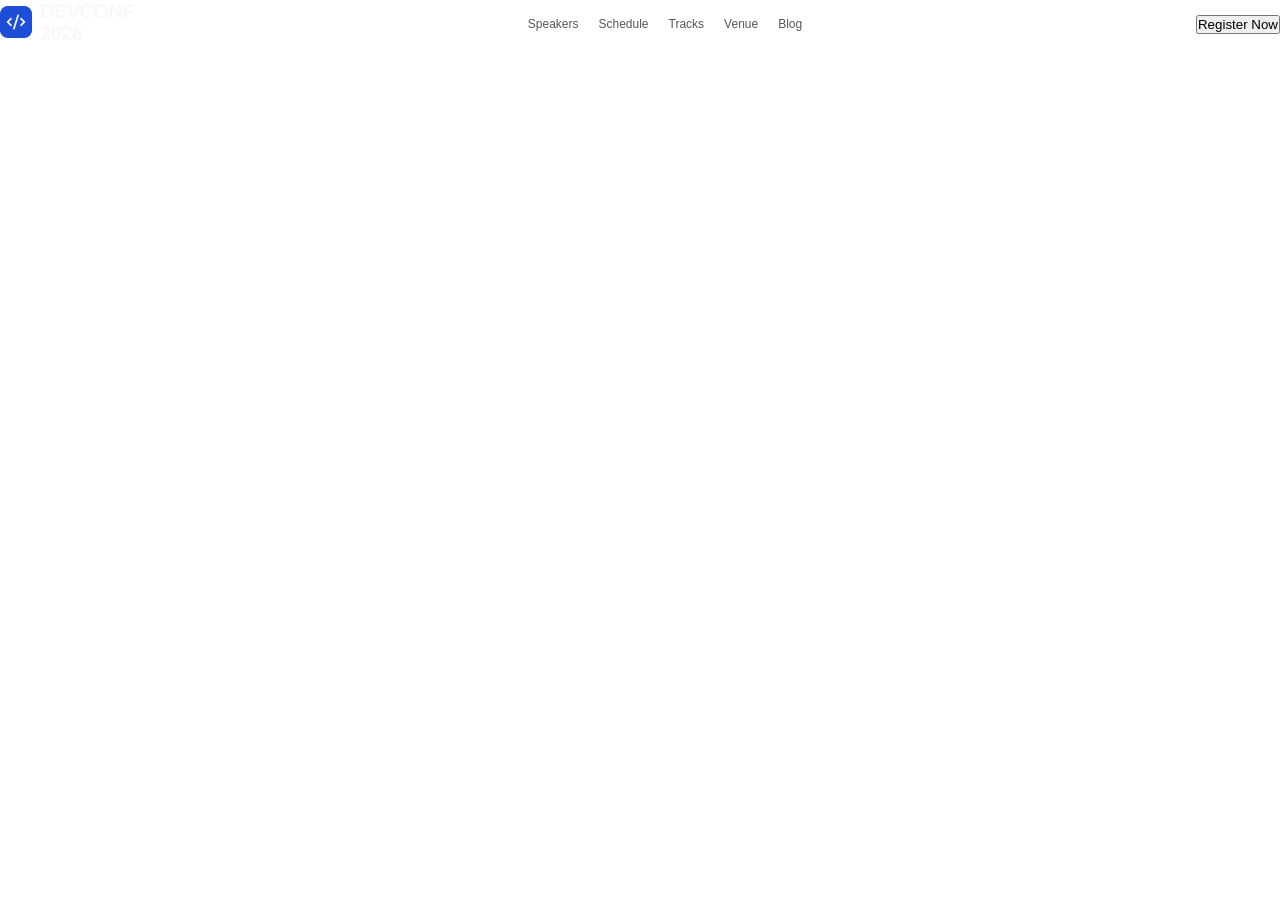
==== index.html @ 6754624a "first commit" ====
<!DOCTYPE html>
<html lang="en">

<head>
        <meta charset="UTF-8">
        <meta name="viewport" content="width=device-width, initial-scale=1.0">
        <title>Document</title>
        <link rel="stylesheet" href="./style.css">

        <link rel="preconnect" href="https://fonts.googleapis.com">
        <link rel="preconnect" href="https://fonts.gstatic.com" crossorigin>
        <link href="https://fonts.googleapis.com/css2?family=Poppins:wght@300;400;500;600;700&display=swap"
                rel="stylesheet">
</head>

<body>
        <!--Styling Navbar-->
        <header>
                <div class="navcontainer">
                        <div class="navsec1"><img src="./images/footer-logo.png" alt=""></div>
                        <div class="navsec2">
                                <nav>
                                        <ul>
                                                <li>Speakers</li>
                                                <li>Schedule</li>
                                                <li>Tracks</li>
                                                <li>Venue</li>
                                                <li>Blog</li>
                                        </ul>
                                </nav>
                        </div>
                        <div class="navsec3">
                                <div class="commonbtnstyle"><button>Register Now</button></div>
                        </div>
                </div>

        </header>
</body>

</html>
---- style.css ----
* {
        box-sizing: border-box;
        margin: 0;
        padding: 0;
}

.navcontainer {
        max-width: 1500px;
        display: flex;
        justify-content: space-between;
        align-items: center;
        margin: auto;

}

.navsec1 img {
        
}

.navsec2 nav ul {
        list-style: none;
        font-family: "Arimo", sans-serif;
        font-size: 12px;
        display: flex;
        gap: 20px;
        color: #575757;
}
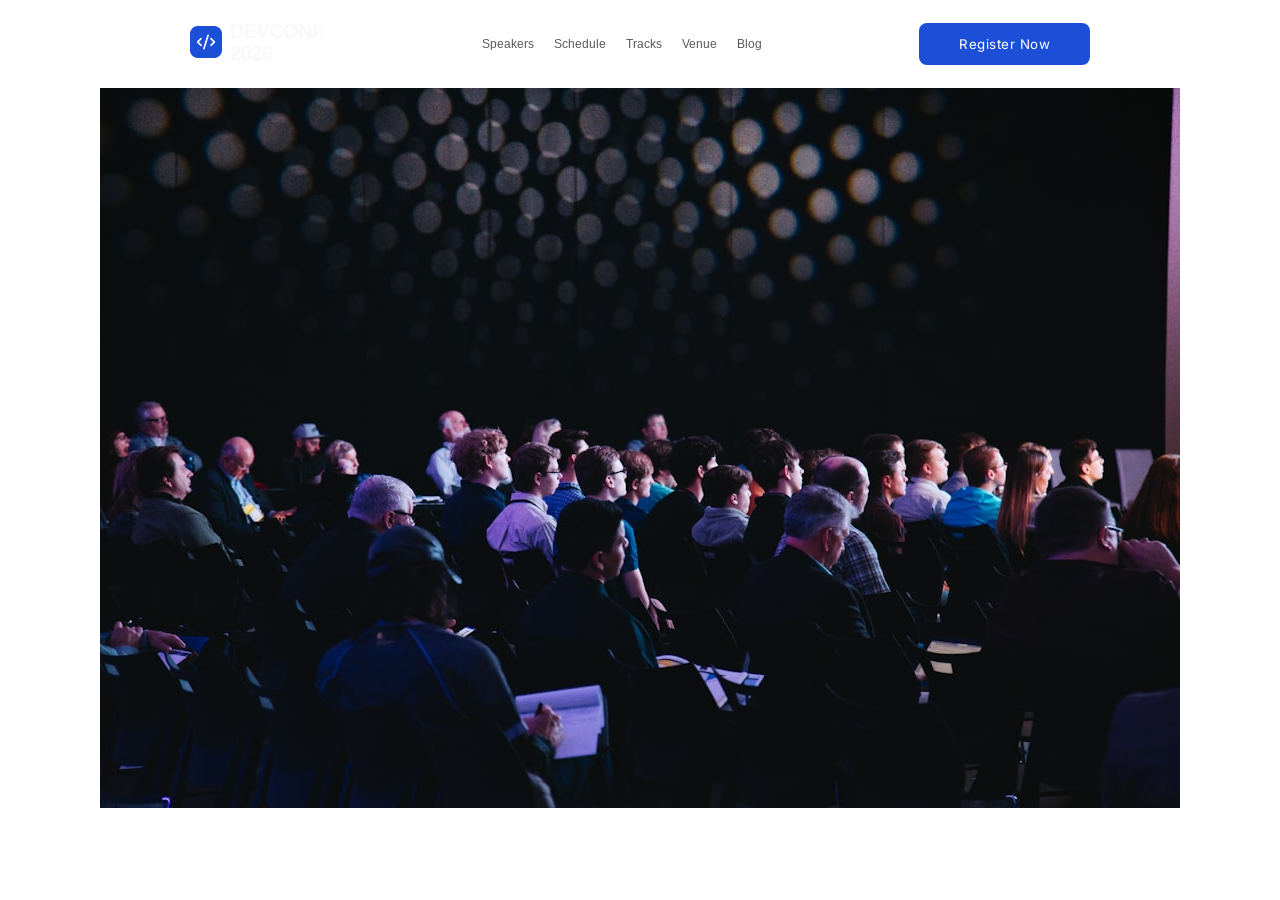
==== commit a02efcb8: "made changes in both HTML and CSS" ====
--- a/index.html
+++ b/index.html
@@ -9,16 +9,16 @@
 
         <link rel="preconnect" href="https://fonts.googleapis.com">
         <link rel="preconnect" href="https://fonts.gstatic.com" crossorigin>
-        <link href="https://fonts.googleapis.com/css2?family=Poppins:wght@300;400;500;600;700&display=swap"
+        <link href="https://fonts.googleapis.com/css2?family=Arimo:ital,wght@0,400..700;1,400..700&family=Inter:ital,opsz,wght@0,14..32,100..900;1,14..32,100..900&display=swap"
                 rel="stylesheet">
 </head>
 
 <body>
         <!--Styling Navbar-->
         <header>
-                <div class="navcontainer">
-                        <div class="navsec1"><img src="./images/footer-logo.png" alt=""></div>
-                        <div class="navsec2">
+                <div id="navcontainer">
+                        <div id="navsec1"><img src="./images/footer-logo.png" alt=""></div>
+                        <div id="navsec2">
                                 <nav>
                                         <ul>
                                                 <li>Speakers</li>
@@ -29,12 +29,15 @@
                                         </ul>
                                 </nav>
                         </div>
-                        <div class="navsec3">
-                                <div class="commonbtnstyle"><button>Register Now</button></div>
+                        <div id="navsec3">
+                                <button class="commonbtnstyle" id="button1">Register Now</button>
                         </div>
                 </div>
 
         </header>
+        <section>
+                <div id="herosection"><img src="./images/banner.jpg" alt=""></div>
+        </section>
 </body>
 
 </html>
--- a/style.css
+++ b/style.css
@@ -4,24 +4,40 @@
         padding: 0;
 }
 
-.navcontainer {
-        max-width: 1500px;
+#navcontainer {
+        padding: 20px 50px;
+        max-width: 1000px;
         display: flex;
         justify-content: space-between;
         align-items: center;
-        margin: auto;
+        margin: 0 auto;
 
 }
 
-.navsec1 img {
-        
-}
-
-.navsec2 nav ul {
+#navsec2 nav ul {
         list-style: none;
         font-family: "Arimo", sans-serif;
         font-size: 12px;
+        line-height: 1.5;
         display: flex;
         gap: 20px;
         color: #575757;
+}
+
+.commonbtnstyle {
+        color: white;
+        background-color: #1D4ED8;
+        padding: 12px 40px;
+        border: none;
+        border-radius: 8px;
+        letter-spacing: 0.5px;
+        line-height: 18px;
+        font-family: "Inter", sans-serif;
+        cursor: pointer;
+}
+
+#herosection {
+        display: flex;
+        justify-content: center;
+        align-items: center;
 }
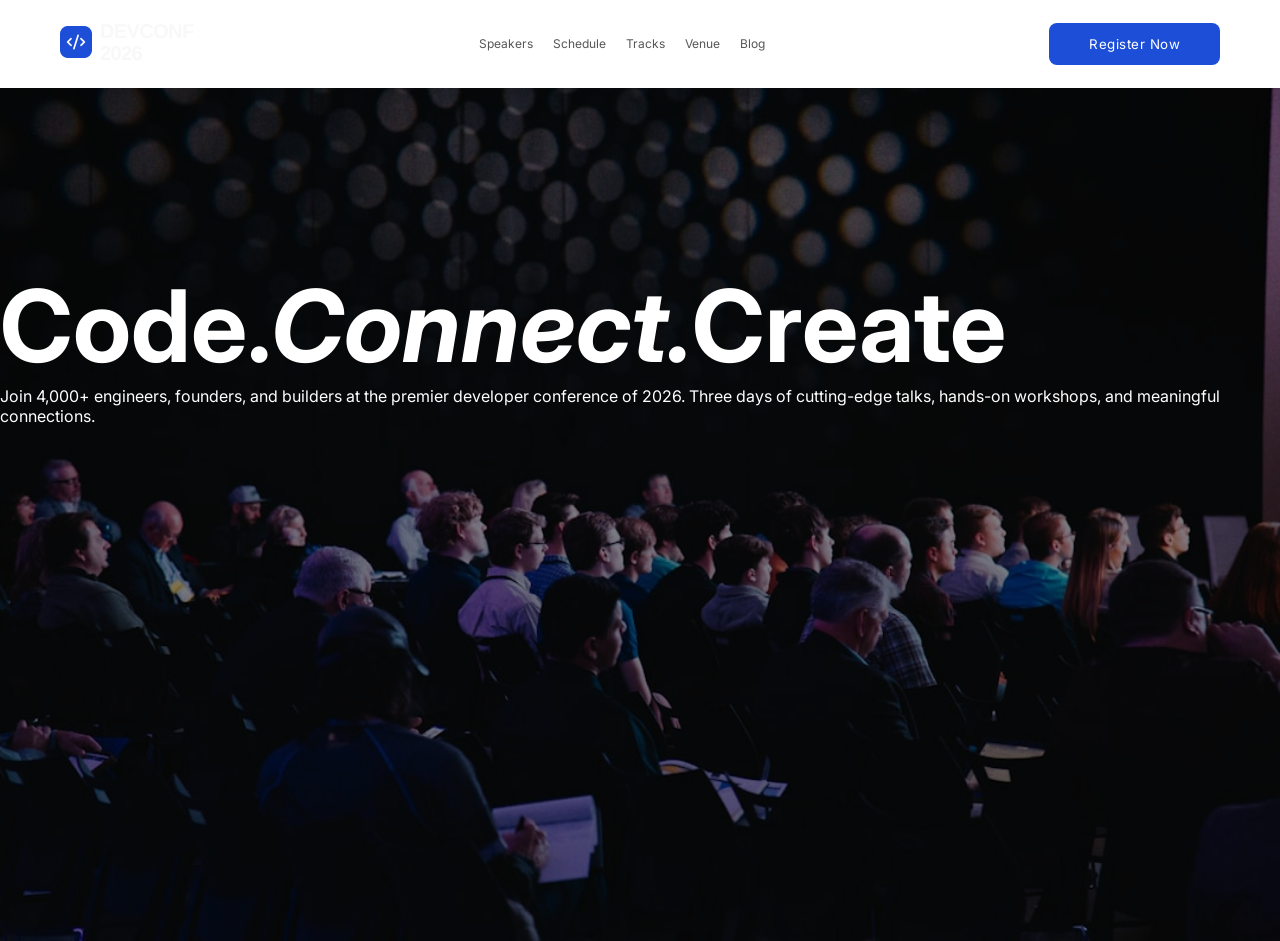
==== commit 4fe83e11: "made changes on HTML & CSS" ====
--- a/index.html
+++ b/index.html
@@ -35,8 +35,20 @@
                 </div>
 
         </header>
+        <!--Styling Hero Section-->
         <section>
-                <div id="herosection"><img src="./images/banner.jpg" alt=""></div>
+                <div id="herosection">
+                        <div class="textsection">
+                                <h1>Code.<em>Connect.</em>Create</h1>
+                                <p>
+                                        Join 4,000+ engineers, founders, and builders at the premier developer
+                                        conference of 2026. Three days of cutting-edge talks, hands-on workshops,
+                                        and meaningful connections.
+                                </p>
+                        </div>
+                        <div class="overlay"></div>
+                        <img src="./images/banner.jpg" alt="">
+                </div>
         </section>
 </body>
 
--- a/style.css
+++ b/style.css
@@ -2,11 +2,12 @@
         box-sizing: border-box;
         margin: 0;
         padding: 0;
+        font-family: "Inter", sans-serif;
 }
 
 #navcontainer {
-        padding: 20px 50px;
-        max-width: 1000px;
+        padding: 20px 60px;
+        max-width: 1550px;
         display: flex;
         justify-content: space-between;
         align-items: center;
@@ -32,12 +33,42 @@
         border-radius: 8px;
         letter-spacing: 0.5px;
         line-height: 18px;
-        font-family: "Inter", sans-serif;
         cursor: pointer;
 }
 
 #herosection {
+        margin: 0 auto;
+        max-width: 1550px;
+        position: relative;
         display: flex;
         justify-content: center;
         align-items: center;
+}
+
+#herosection .textsection {
+        z-index: 3;
+        position: absolute;
+        color: white;
+}
+
+#herosection .textsection h1 {
+        font-size: 100px;
+        margin-top: -250px;
+}
+
+#herosection .textsection pre {
+        font-size: 24px;
+
+}
+
+#herosection .overlay {
+        position: absolute;
+        z-index: 2;
+        inset: 0;
+        background-color: rgba(0, 0, 0, 0.486);
+}
+
+#herosection img {
+        width: 100%;
+        height: auto;
 }
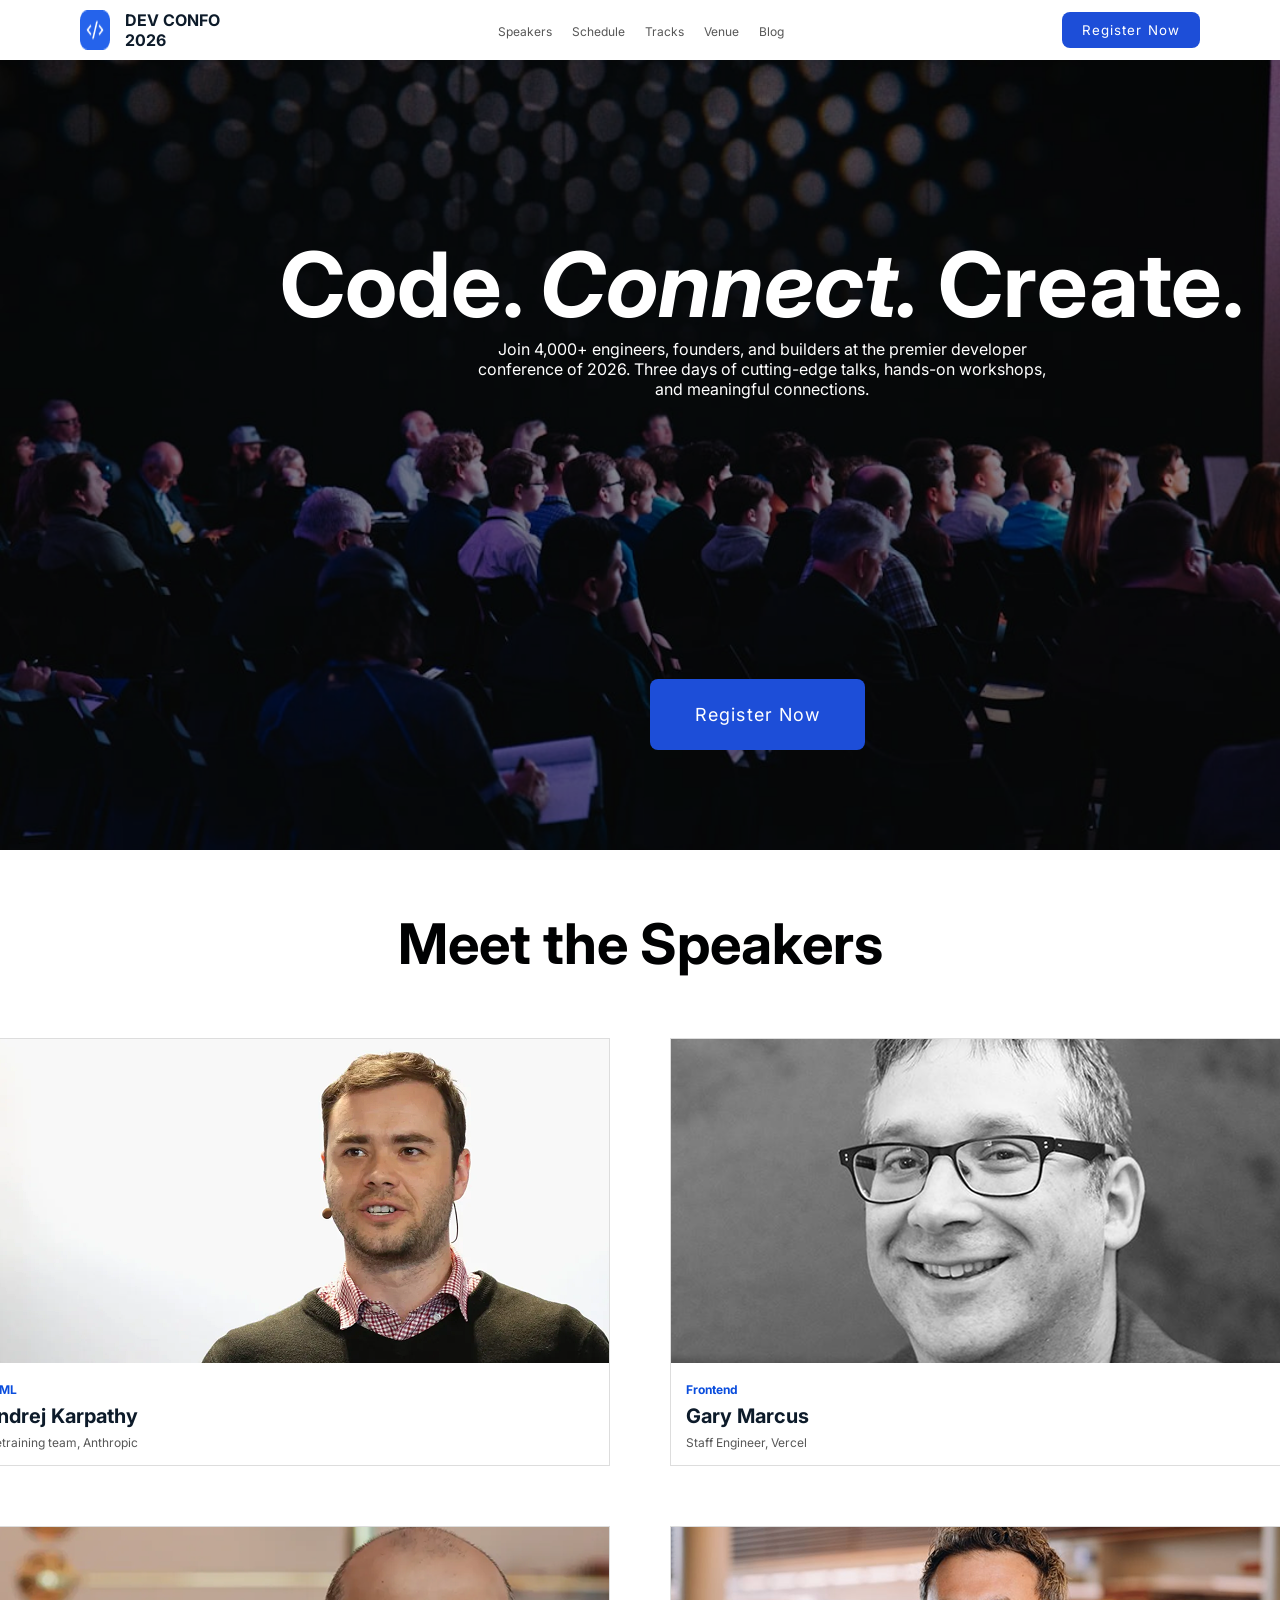
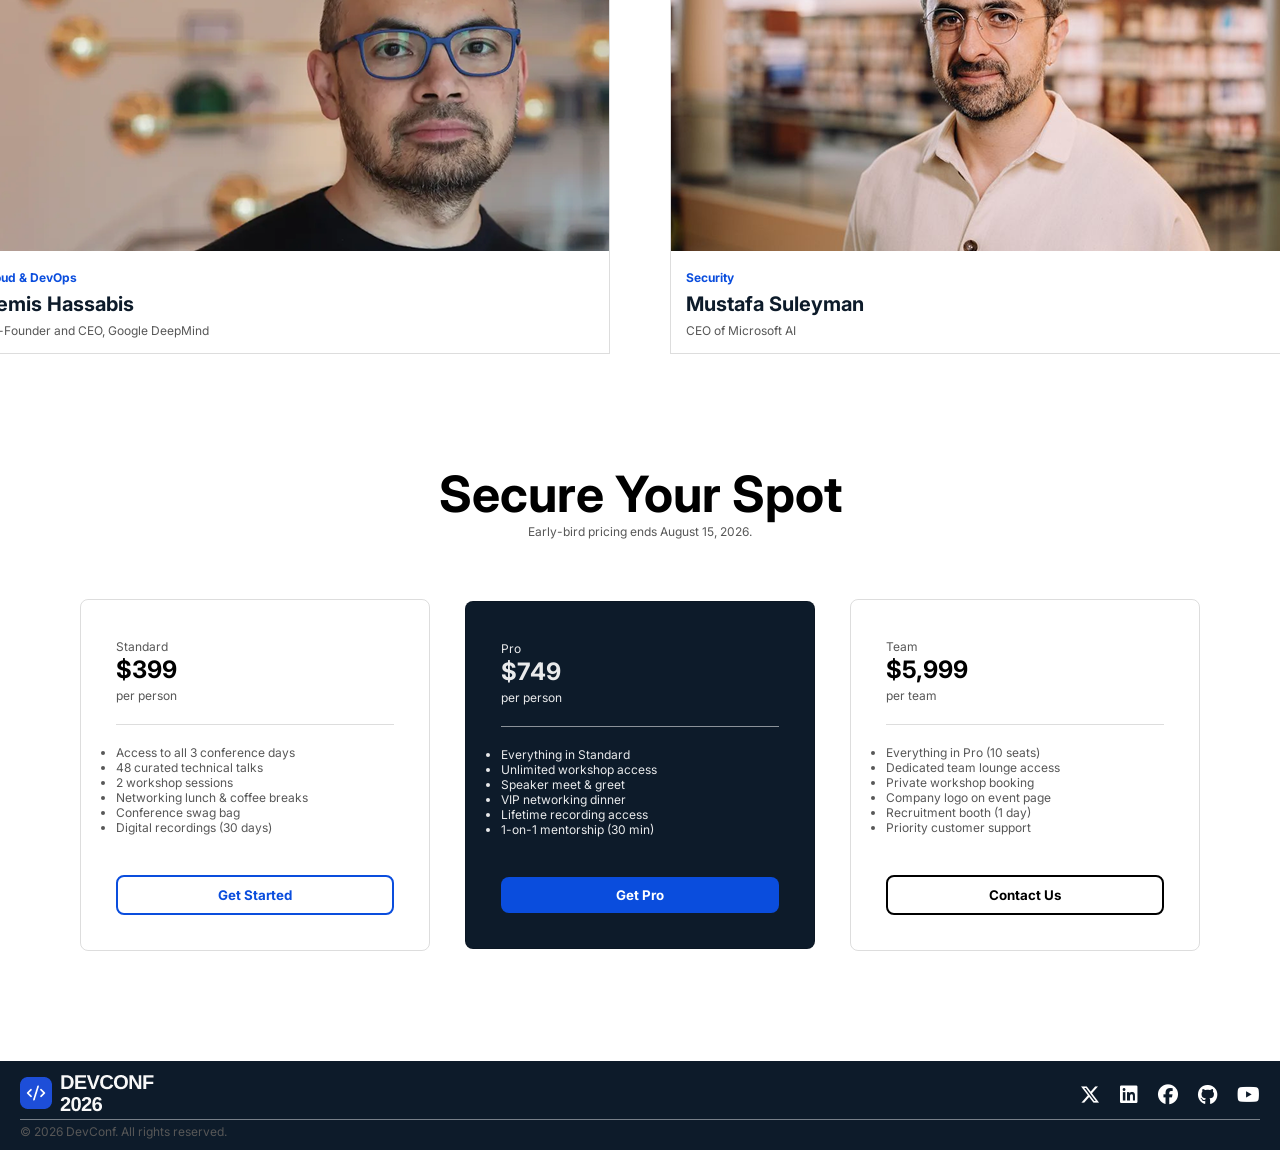
==== commit beb88423: "fixed issues" ====
--- a/index.html
+++ b/index.html
@@ -4,52 +4,207 @@
 <head>
         <meta charset="UTF-8">
         <meta name="viewport" content="width=device-width, initial-scale=1.0">
-        <title>Document</title>
+        <title>B14-ASSIGNMENT-WEBLAYOUT</title>
         <link rel="stylesheet" href="./style.css">
-
+        <!--Google font import-->
         <link rel="preconnect" href="https://fonts.googleapis.com">
         <link rel="preconnect" href="https://fonts.gstatic.com" crossorigin>
         <link href="https://fonts.googleapis.com/css2?family=Arimo:ital,wght@0,400..700;1,400..700&family=Inter:ital,opsz,wght@0,14..32,100..900;1,14..32,100..900&display=swap"
                 rel="stylesheet">
+
+        <!--FontAwesome icons import-->
+        <link rel="stylesheet" href="https://cdnjs.cloudflare.com/ajax/libs/font-awesome/6.7.2/css/all.min.css">
 </head>
 
 <body>
-        <!--Styling Navbar-->
-        <header>
-                <div id="navcontainer">
-                        <div id="navsec1"><img src="./images/footer-logo.png" alt=""></div>
-                        <div id="navsec2">
-                                <nav>
-                                        <ul>
-                                                <li>Speakers</li>
-                                                <li>Schedule</li>
-                                                <li>Tracks</li>
-                                                <li>Venue</li>
-                                                <li>Blog</li>
-                                        </ul>
-                                </nav>
+        <div class="container">
+
+                <!--Navbar-->
+
+                <header>
+                        <div class="logosec">
+                                <img src="./images/logo-mini.png" alt="">
+                                <div class="navlogo">
+                                        <span>DEV CONFO</span>
+                                        <span>2026</span>
+                                </div>
+
                         </div>
-                        <div id="navsec3">
-                                <button class="commonbtnstyle" id="button1">Register Now</button>
+                        <nav>
+                                <ul>
+                                        <li><a href="#">Speakers</a></li>
+                                        <li><a href="#">Schedule</a></li>
+                                        <li><a href="#">Tracks</a></li>
+                                        <li><a href="#">Venue</a></li>
+                                        <li><a href="#">Blog</a></li>
+                                </ul>
+                        </nav>
+                        <button class="commonbtn" id="btn1">Register Now</button>
+                </header>
+
+                <main>
+                        <!--Hero Section-->
+
+                        <section id="hero">
+                                <div class="imgcontainer"><img src="./images/banner.jpg" alt=""></div>
+                                <div class="overlay"></div>
+                                <div class="text">
+                                        <h1>Code. <em>Connect.</em> Create. </h1>
+                                        <div class="txtcontainer">
+                                                <ul>
+                                                        <li>Join 4,000+ engineers, founders, and builders at the premier
+                                                                developer</li>
+                                                        <li>conference of 2026. Three days of cutting-edge talks,
+                                                                hands-on
+                                                                workshops,
+                                                        </li>
+                                                        <li>and meaningful connections.</li>
+                                                </ul>
+
+                                        </div>
+                                </div>
+                                <button class="commonbtn" id="btn2">Register Now</button>
+                        </section>
+
+                        <!--Second Section-->
+
+                        <section id="sec2">
+                                <h1>Meet the Speakers</h1>
+                                <div class="cardcontainer">
+                                        <div class="card">
+                                                <img class="cardimages" id="crdimg1" src="./images/andrej.png" alt="">
+                                                <div class="cardinfos">
+                                                        <span class="jobs">AI/ML</span>
+                                                        <span class="speakers">Andrej Karpathy</span>
+                                                        <span class="jobtitles">Pretraining team, Anthropic</span>
+                                                </div>
+                                        </div>
+                                        <div class="card">
+                                                <img class="cardimages" id="crdimg2" src="./images/gary.png" alt="">
+                                                <div class="cardinfos">
+                                                        <span class="jobs">Frontend</span>
+                                                        <span class="speakers">Gary Marcus</span>
+                                                        <span class="jobtitles">Staff Engineer, Vercel</span>
+                                                </div>
+                                        </div>
+                                        <div class="card">
+                                                <img class="cardimages" id="crdimg3" src="./images/demis.png" alt="">
+                                                <div class="cardinfos">
+                                                        <span class="jobs">Cloud & DevOps</span>
+                                                        <span class="speakers">Demis Hassabis</span>
+                                                        <span class="jobtitles">Co-Founder and CEO, Google
+                                                                DeepMind</span>
+                                                </div>
+                                        </div>
+                                        <div class="card"><img class="cardimages" id="crdimg4"
+                                                        src="./images/mustafa.png" alt="">
+                                                <div class="cardinfos">
+                                                        <span class="jobs">Security</span>
+                                                        <span class="speakers">Mustafa Suleyman</span>
+                                                        <span class="jobtitles">CEO of Microsoft AI</span>
+                                                </div>
+                                        </div>
+                                </div>
+                        </section>
+                        <!--Third Section-->
+                        <section id="sec3">
+                                <div id="sec3head">
+                                        <h1 id="headline">Secure Your Spot</h1>
+                                        <p>Early-bird pricing ends August 15, 2026.</p>
+                                </div>
+
+                                <div class="pcardcontainer">
+                                        <div class="pcard">
+                                                <div class="part1">
+                                                        <span class="pcardname">Standard</span>
+                                                        <h1>$399</h1>
+                                                        <span class="pcardcombo">per person</span>
+                                                </div>
+                                                <div class="part2">
+                                                        <ul class="pcardlist">
+                                                                <li>Access to all 3 conference days</li>
+                                                                <li>48 curated technical talks</li>
+                                                                <li>2 workshop sessions</li>
+                                                                <li>Networking lunch & coffee breaks</li>
+                                                                <li>Conference swag bag</li>
+                                                                <li>Digital recordings (30 days)</li>
+                                                        </ul>
+                                                </div>
+                                                <div class="part3">
+                                                        <button class="pcardbtn" id="pbtn1">Get Started</button>
+                                                </div>
+                                        </div>
+                                        <div class="pcard" id="pcard2">
+                                                <div class="part1">
+                                                        <span class="pcardname">Pro</span>
+                                                        <h1>$749</h1>
+                                                        <span class="pcardcombo">per person</span>
+                                                </div>
+                                                <div class="part2">
+                                                        <ul class="pcardlist">
+                                                                <li>Everything in Standard</li>
+                                                                <li>Unlimited workshop access</li>
+                                                                <li>Speaker meet & greet</li>
+                                                                <li>VIP networking dinner</li>
+                                                                <li>Lifetime recording access</li>
+                                                                <li>1-on-1 mentorship (30 min)</li>
+                                                        </ul>
+                                                </div>
+                                                <div class="part3">
+                                                        <button class="pcardbtn" id="pbtn2">Get Pro</button>
+                                                </div>
+                                        </div>
+                                        <div class="pcard">
+                                                <div class="part1">
+                                                        <span class="pcardname">Team</span>
+                                                        <h1>$5,999</h1>
+                                                        <span class="pcardcombo">per team</span>
+                                                </div>
+                                                <div class="part2">
+                                                        <ul class="pcardlist">
+                                                                <li>Everything in Pro (10 seats)</li>
+                                                                <li>Dedicated team lounge access</li>
+                                                                <li>Private workshop booking</li>
+                                                                <li>Company logo on event page</li>
+                                                                <li>Recruitment booth (1 day)</li>
+                                                                <li>Priority customer support</li>
+                                                        </ul>
+                                                </div>
+                                                <div class="part3">
+                                                        <button class="pcardbtn" id="pbtn3">Contact Us</button>
+                                                </div>
+
+                                        </div>
+                                </div>
+                        </section>
+                </main>
+                <footer>
+                        <div class="footer1">
+                                <div class="footerpart" id="footerpart1">
+                                        <img src="./images/footer-logo.png" alt="">
+                                </div>
+                                <div class="footerpart" id="footerpart2">
+
+                                        <a title="Join us on X" href="https://x.com/ProgrammingHero?lang=en"><i
+                                                        class="fa-brands fa-x-twitter"></i></a>
+                                        <a title="Join us on Linkedin"
+                                                href="https://bd.linkedin.com/company/programminghero"><i
+                                                        class="fa-brands fa-linkedin"></i></a>
+                                        <a title="Join us on Facebook"
+                                                href="https://www.facebook.com/programmingHero/"><i
+                                                        class="fa-brands fa-facebook"></i></a>
+                                        <a title="Join us on GitHub" href="https://github.com/programminghero1"><i
+                                                        class="fa-brands fa-github"></i></a>
+                                        <a title="Join Our YouTube Community"
+                                                href="https://www.youtube.com/c/ProgrammingHero"><i
+                                                        class="fa-brands fa-youtube"></i></a>
+                                </div>
                         </div>
-                </div>
-
-        </header>
-        <!--Styling Hero Section-->
-        <section>
-                <div id="herosection">
-                        <div class="textsection">
-                                <h1>Code.<em>Connect.</em>Create</h1>
-                                <p>
-                                        Join 4,000+ engineers, founders, and builders at the premier developer
-                                        conference of 2026. Three days of cutting-edge talks, hands-on workshops,
-                                        and meaningful connections.
-                                </p>
+                        <div class="footer2">
+                                <span>© 2026 DevConf. All rights reserved.</span>
                         </div>
-                        <div class="overlay"></div>
-                        <img src="./images/banner.jpg" alt="">
-                </div>
-        </section>
+                </footer>
+        </div>
 </body>
 
 </html>
--- a/style.css
+++ b/style.css
@@ -1,74 +1,277 @@
 * {
-        box-sizing: border-box;
         margin: 0;
         padding: 0;
-        font-family: "Inter", sans-serif;
-}
-
-#navcontainer {
-        padding: 20px 60px;
-        max-width: 1550px;
-        display: flex;
+        box-sizing: border-box;
+        font-family: 'Inter', sans-serif;
+}
+
+.container {
+        max-width: 1500px;
+        margin: auto;
+}
+
+/*-------Navbar---------*/
+
+header {
+        display: flex;
+        align-items: center;
         justify-content: space-between;
-        align-items: center;
-        margin: 0 auto;
-
-}
-
-#navsec2 nav ul {
+        padding: 10px 80px;
+}
+.logosec{
+        display: flex;
+        gap: 15px;
+}
+.navlogo{
+        display: flex;
+        flex-direction: column;
+        font-weight: bold;
+        color: #0D1B2A;
+}
+header nav ul {
         list-style: none;
-        font-family: "Arimo", sans-serif;
+        display: flex;
+        align-items: center;
+        justify-content: center;
+        gap: 20px;
+}
+
+header nav ul li a,
+.jobtitles,
+#sec3 p,
+.pcardname,
+.pcardcombo,
+.pcardlist,
+.footer2 span {
+        text-decoration: none;
+        color: #575757;
         font-size: 12px;
-        line-height: 1.5;
-        display: flex;
+}
+
+.commonbtn {
+        background-color: #1D4ED8;
+        border: none;
+        color: white;
+        padding: 10px 20px;
+        border-radius: 8px;
+        letter-spacing: 1.1px;
+        z-index: 3;
+        cursor: pointer;
+}
+
+/*---------Hero Section------------*/
+
+#hero {
+        height: 790px;
+        position: relative;
+        margin-bottom: 60px;
+}
+
+#hero .imgcontainer img {
+        height: 100%;
+        width: 100%;
+        position: absolute;
+        object-fit: cover;
+        z-index: 1;
+}
+
+#hero .overlay {
+        background-color: rgba(0, 0, 0, 0.464);
+        position: absolute;
+        height: 100%;
+        width: 100%;
+        z-index: 2;
+}
+
+#hero .text {
+        z-index: 3;
+        position: absolute;
+        top: 170px;
+        left: 280px;
+        color: white;
+        display: flex;
+        flex-direction: column;
+        justify-content: center;
+        align-items: center;
+}
+
+#hero .text h1 {
+        font-size: 90px;
+        font-weight: bold;
+}
+
+#hero .text ul {
+        list-style: none;
+        display: flex;
+        flex-direction: column;
+        align-items: center;
+}
+
+#btn2 {
+        position: absolute;
+        bottom: 100px;
+        left: 650px;
+        padding: 25px 45px;
+        font-size: large;
+}
+
+/*----------Second Section------------- */
+#sec2 {
+        display: flex;
+        flex-direction: column;
+        justify-content: center;
+        align-items: center;
+        gap: 60px;
+        margin-bottom: 110px;
+}
+
+#sec2 h1 {
+        font-size: 56px;
+        color: #000102;
+        font-weight: bold;
+}
+
+.cardcontainer {
+        display: grid;
+        grid-template: 1fr 1fr/1fr 1fr;
+        gap: 60px;
+}
+
+.card {
+        border: 0.5px solid rgba(0, 0, 0, 0.135);
+}
+
+.cardinfos {
+        padding: 15px;
+        display: flex;
+        flex-direction: column;
+        gap: 7px;
+}
+
+.cardinfos .jobs {
+        color: #0a4ddd;
+        font-size: 12px;
+        font-weight: bold;
+}
+
+.cardinfos .speakers {
+        color: #0D1B2A;
+        font-weight: bold;
+        font-size: 20px;
+}
+
+/*-----Third Section------*/
+#sec3 {
+        display: flex;
+        justify-content: center;
+        align-items: center;
+        flex-direction: column;
+        margin-bottom: 110px;
+}
+
+#sec3 #sec3head {
+        margin-bottom: 60px;
+        display: flex;
+        flex-direction: column;
+        justify-content: center;
+        align-items: center;
+}
+
+#sec3 #headline {
+        font-size: 50px;
+        font-weight: bold;
+}
+
+/*-------Price Cards----------*/
+
+.pcardcontainer {
+        display: flex;
+        align-items: center;
+        justify-content: center;
+        gap: 35px;
+}
+
+.pcard {
+        border: 0.5px solid rgba(0, 0, 0, 0.135);
+        padding: 35px;
+        border-radius: 8px;
+        display: flex;
+        flex-direction: column;
         gap: 20px;
-        color: #575757;
-}
-
-.commonbtnstyle {
-        color: white;
-        background-color: #1D4ED8;
-        padding: 12px 40px;
+        width: 350px;
+}
+
+#pcard2,
+#pcard2 ul,
+#pcard h1,
+#pcard2 span {
+        background-color: #0D1B2A;
+        color: rgba(255, 255, 255, 0.91);
+}
+
+
+.pcardcontainer .pcard .part1 {
+        padding-bottom: 20px;
+        border-bottom: 0.5px solid rgba(0, 0, 0, 0.135);
+}
+
+#pcard2 .part1 {
+        border-bottom: 0.5px solid rgba(255, 255, 255, 0.52);
+}
+
+.pcardcontainer .pcard .part3 {
+        padding-top: 20px;
+}
+
+.pcardcontainer .pcardbtn {
+        width: 100%;
+        padding: 10px 0px;
+        border-radius: 8px;
+        cursor: pointer;
+}
+
+#pbtn1 {
+        font-weight: bold;
+        background-color: white;
+        color: #0a4ddd;
+        border: 2px solid #0a4ddd;
+}
+
+#pbtn2 {
+        font-weight: bold;
+        color: white;
         border: none;
-        border-radius: 8px;
-        letter-spacing: 0.5px;
-        line-height: 18px;
-        cursor: pointer;
-}
-
-#herosection {
-        margin: 0 auto;
-        max-width: 1550px;
-        position: relative;
-        display: flex;
-        justify-content: center;
-        align-items: center;
-}
-
-#herosection .textsection {
-        z-index: 3;
-        position: absolute;
-        color: white;
-}
-
-#herosection .textsection h1 {
-        font-size: 100px;
-        margin-top: -250px;
-}
-
-#herosection .textsection pre {
-        font-size: 24px;
-
-}
-
-#herosection .overlay {
-        position: absolute;
-        z-index: 2;
-        inset: 0;
-        background-color: rgba(0, 0, 0, 0.486);
-}
-
-#herosection img {
-        width: 100%;
-        height: auto;
+        background-color: #0a4ddd;
+}
+
+#pbtn3 {
+        font-weight: bold;
+        background-color: white;
+        border: 2px solid black;
+}
+
+footer {
+        background-color: #0D1B2A;
+        padding: 10px 20px;
+}
+
+.footer1 {
+        display: flex;
+        justify-content: space-between;
+        align-items: center;
+        border-bottom: 1px solid rgba(255, 255, 255, 0.44);
+}
+
+
+#footerpart2 {
+        display: flex;
+        justify-content: center;
+        align-items: center;
+        gap: 20px;
+        font-size: 20px;
+}
+
+#footerpart2 a i {
+        text-decoration: none;
+        color: white;
 }
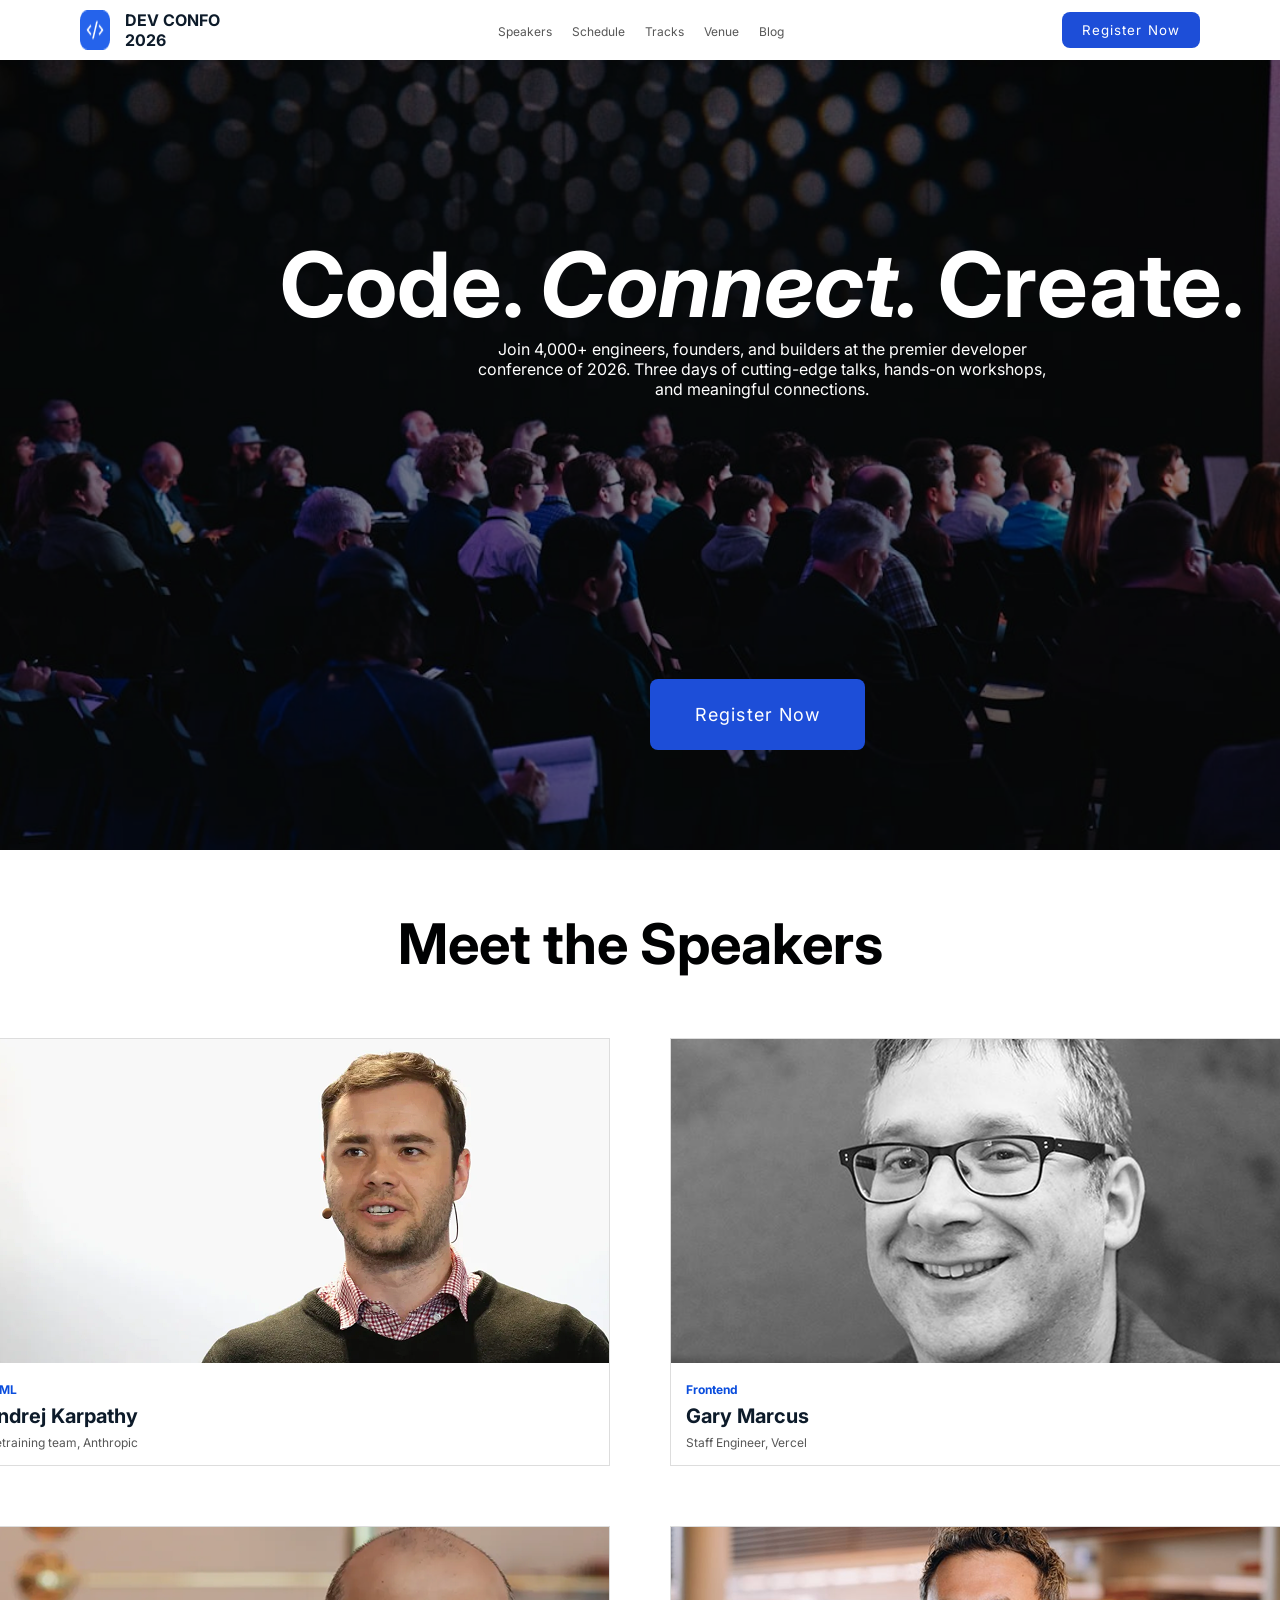
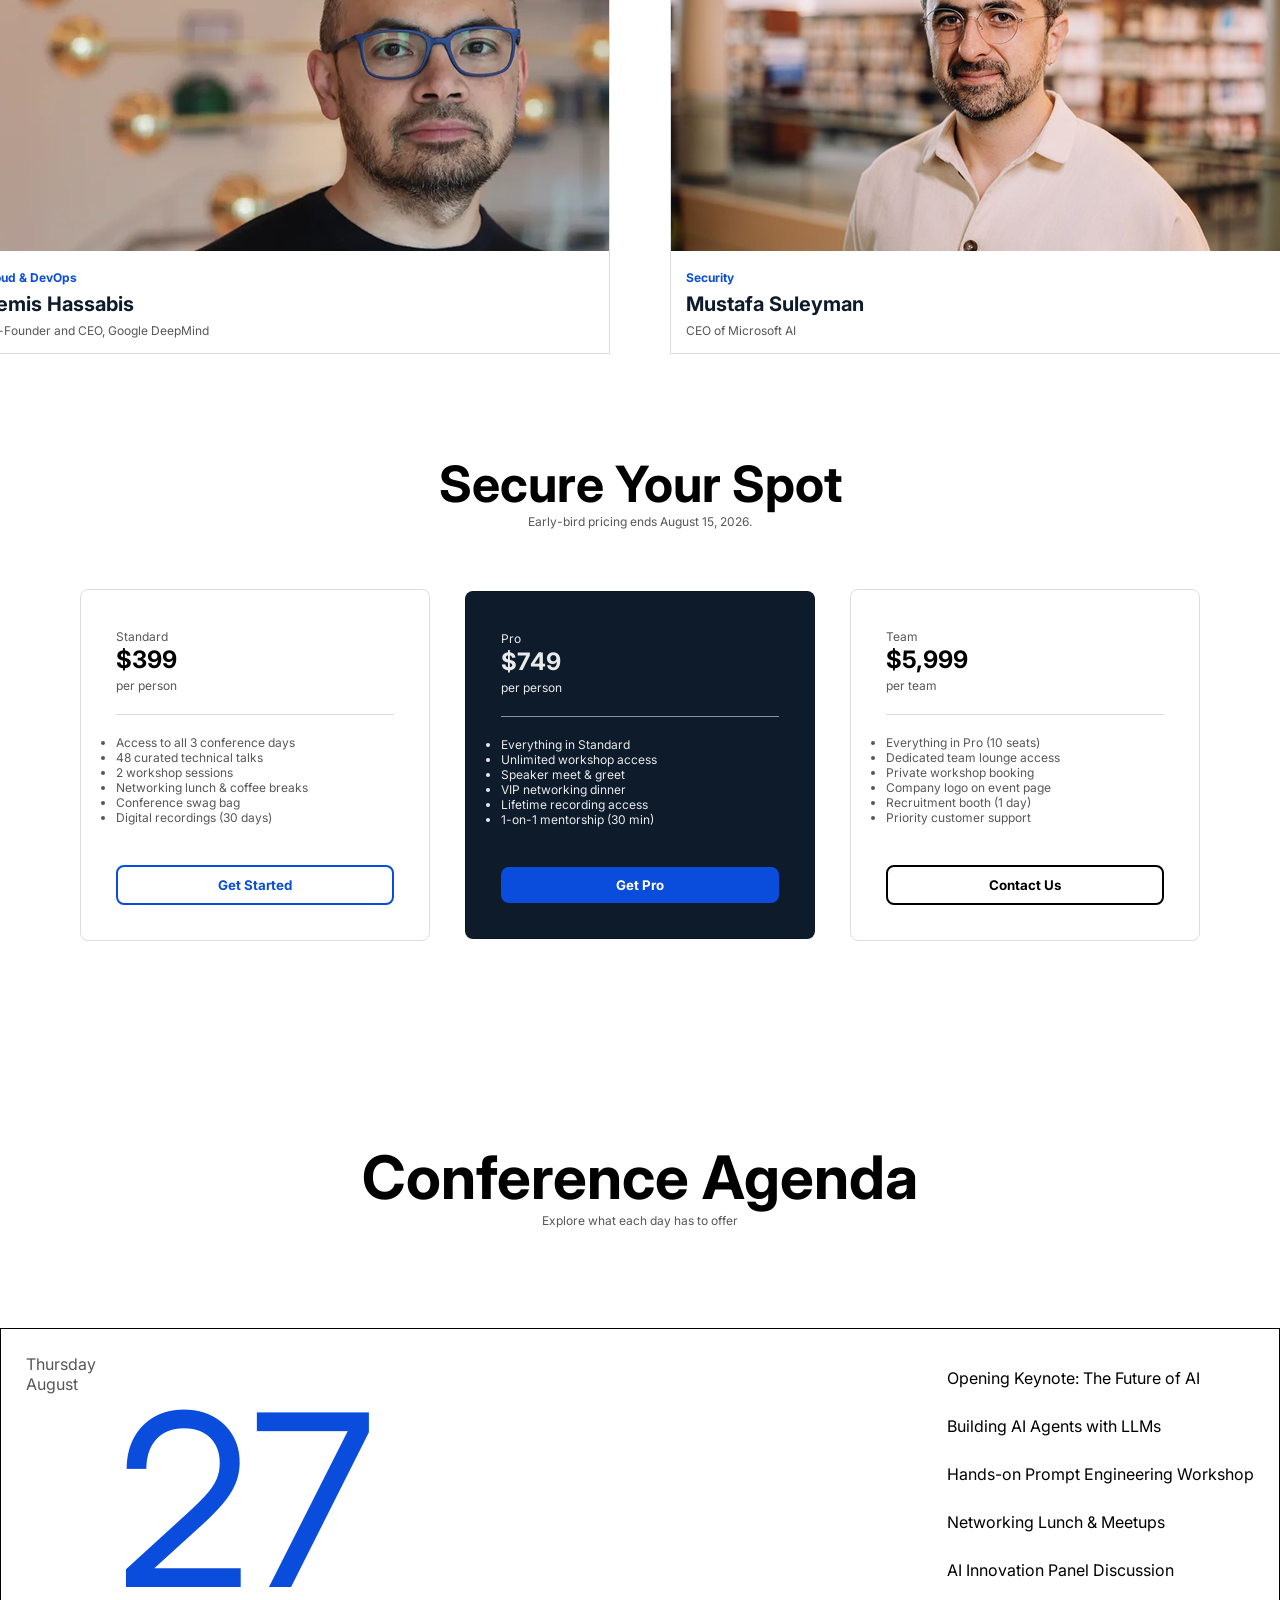
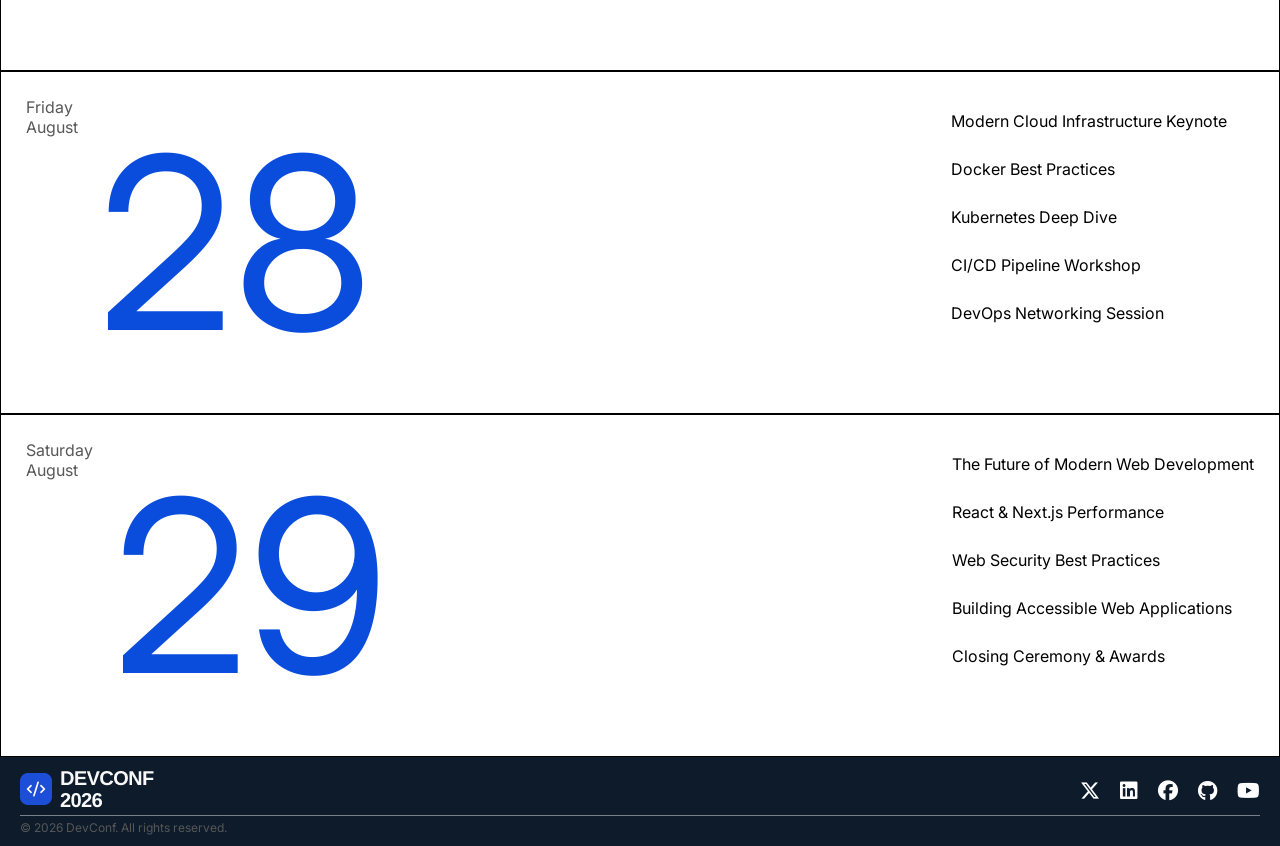
==== commit 6d0b49e4: "completed" ====
--- a/index.html
+++ b/index.html
@@ -177,6 +177,72 @@
                                         </div>
                                 </div>
                         </section>
+                        <!--Fourth Section-->
+                        <section>
+                                <div class="sec4title">
+                                        <h1>Conference Agenda</h1>
+                                        <span>Explore what each day has to offer</span>
+                                </div>
+                                <div class="plannercontainer">
+                                        <div class="planner" id="day1">
+                                                <div class="datepart">
+                                                        <div class="date1">
+                                                                <span>Thursday</span>
+                                                                <span>August</span>
+                                                        </div>
+                                                        <div class="date2">27</div>
+                                                </div>
+                                                <div class="eventpart">
+                                                        <ul>
+                                                                <li>Opening Keynote: The Future of AI</li>
+                                                                <li>Building AI Agents with LLMs</li>
+                                                                <li>Hands-on Prompt Engineering Workshop</li>
+                                                                <li>Networking Lunch & Meetups</li>
+                                                                <li>AI Innovation Panel Discussion</li>
+                                                        </ul>
+                                                </div>
+                                        </div>
+
+                                        <div class="planner" id="day2">
+                                                <div class="datepart">
+                                                        <div class="date1">
+                                                                <span>Friday</span>
+                                                                <span>August</span>
+                                                        </div>
+                                                        <div class="date2">28</div>
+                                                </div>
+                                                <div class="eventpart">
+                                                        <ul>
+                                                                <li>Modern Cloud Infrastructure Keynote</li>
+                                                                <li>Docker Best Practices</li>
+                                                                <li>Kubernetes Deep Dive</li>
+                                                                <li>CI/CD Pipeline Workshop</li>
+                                                                <li>DevOps Networking Session</li>
+                                                        </ul>
+                                                </div>
+                                        </div>
+
+                                        <div class="planner" id="day3">
+                                                <div class="datepart">
+                                                        <div class="date1">
+                                                                <span>Saturday</span>
+                                                                <span>August</span>
+                                                        </div>
+                                                        <div class="date2">29</div>
+                                                </div>
+                                                <div class="eventpart">
+                                                        <ul>
+                                                                <li>The Future of Modern Web Development</li>
+                                                                <li>React & Next.js Performance</li>
+                                                                <li>Web Security Best Practices</li>
+                                                                <li>Building Accessible Web Applications</li>
+                                                                <li>Closing Ceremony & Awards</li>
+                                                        </ul>
+                                                </div>
+                                        </div>
+
+                                </div>
+                        </section>
                 </main>
                 <footer>
                         <div class="footer1">
--- a/style.css
+++ b/style.css
@@ -18,16 +18,19 @@
         justify-content: space-between;
         padding: 10px 80px;
 }
-.logosec{
+
+.logosec {
         display: flex;
         gap: 15px;
 }
-.navlogo{
+
+.navlogo {
         display: flex;
         flex-direction: column;
         font-weight: bold;
         color: #0D1B2A;
 }
+
 header nav ul {
         list-style: none;
         display: flex;
@@ -42,7 +45,8 @@
 .pcardname,
 .pcardcombo,
 .pcardlist,
-.footer2 span {
+.footer2 span,
+.sec4title span {
         text-decoration: none;
         color: #575757;
         font-size: 12px;
@@ -122,7 +126,7 @@
         justify-content: center;
         align-items: center;
         gap: 60px;
-        margin-bottom: 110px;
+        margin-bottom: 100px;
 }
 
 #sec2 h1 {
@@ -166,7 +170,7 @@
         justify-content: center;
         align-items: center;
         flex-direction: column;
-        margin-bottom: 110px;
+        margin-bottom: 200px;
 }
 
 #sec3 #sec3head {
@@ -250,6 +254,54 @@
         border: 2px solid black;
 }
 
+/*---------Fourth Section---------*/
+
+.sec4title {
+        display: flex;
+        justify-content: center;
+        align-items: center;
+        flex-direction: column;
+        padding-bottom: 100px;
+}
+
+.sec4title h1 {
+        font-size: 60px;
+}
+
+.planner {
+        display: flex;
+        justify-content: space-between;
+        border-bottom: 0.5px solid #575757;
+        padding: 25px;
+        border: 1px solid black;
+}
+
+.datepart {
+        display: flex;
+        gap: 20px;
+}
+
+.date1 {
+        display: flex;
+        flex-direction: column;
+        color: #575757;
+}
+
+.date2 {
+        font-size: 240px;
+        color: #0a4ddd;
+}
+
+#day2{
+        padding-right: 52px;
+}
+.eventpart ul li{
+        line-height: 3;
+        list-style: none;
+}
+
+/*Footer Section*/
+
 footer {
         background-color: #0D1B2A;
         padding: 10px 20px;
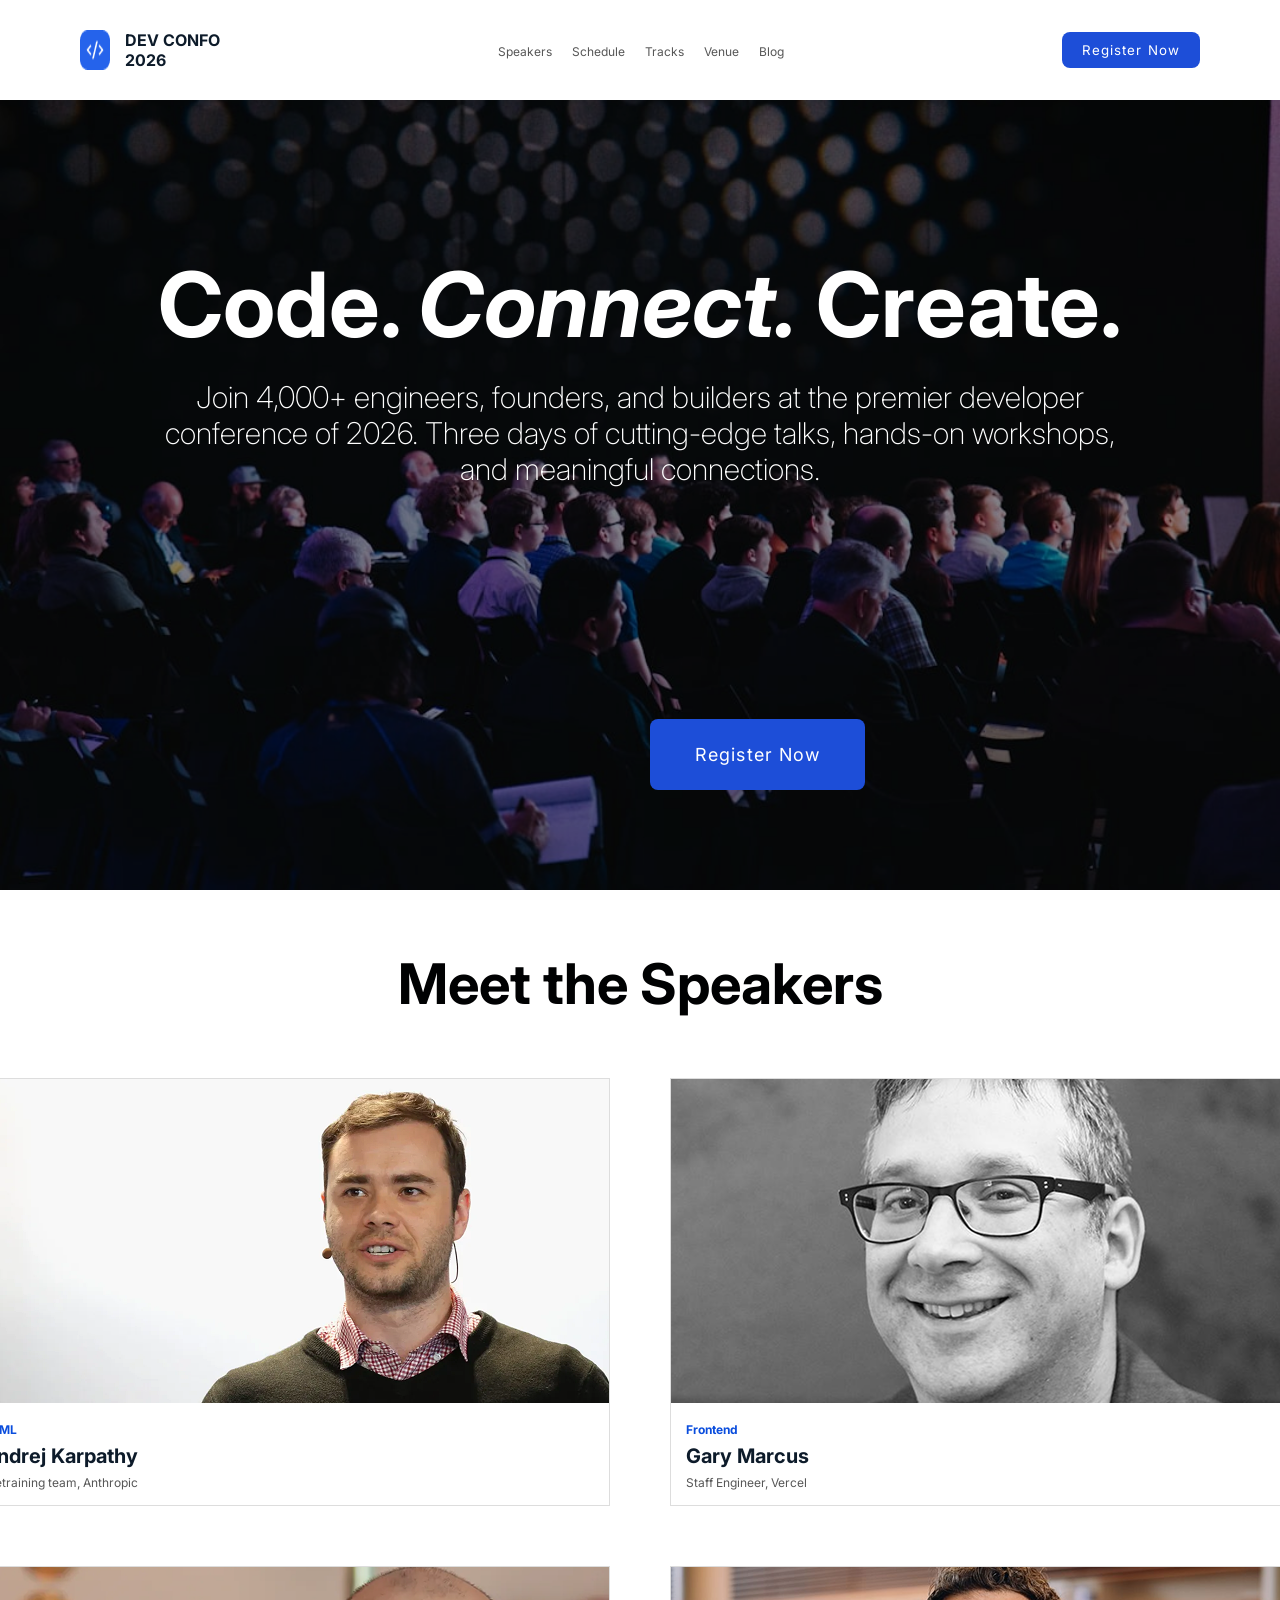
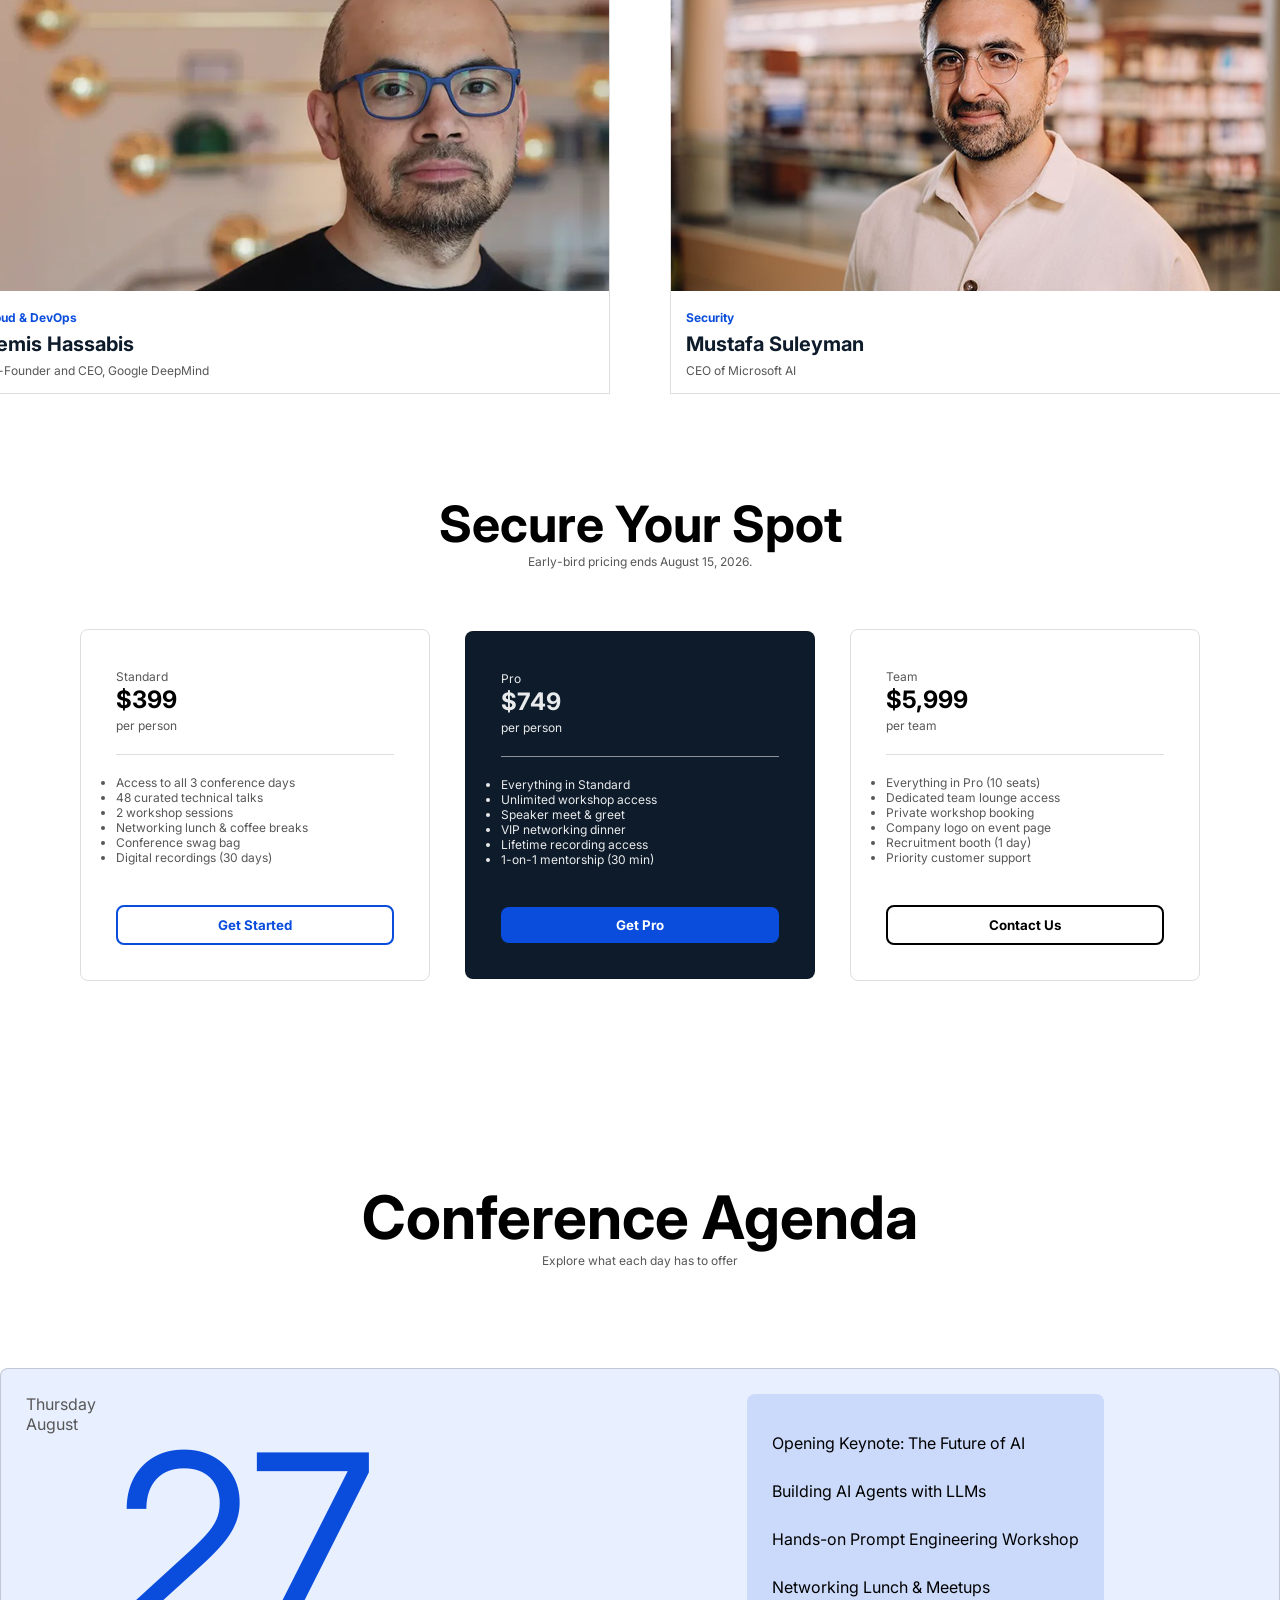
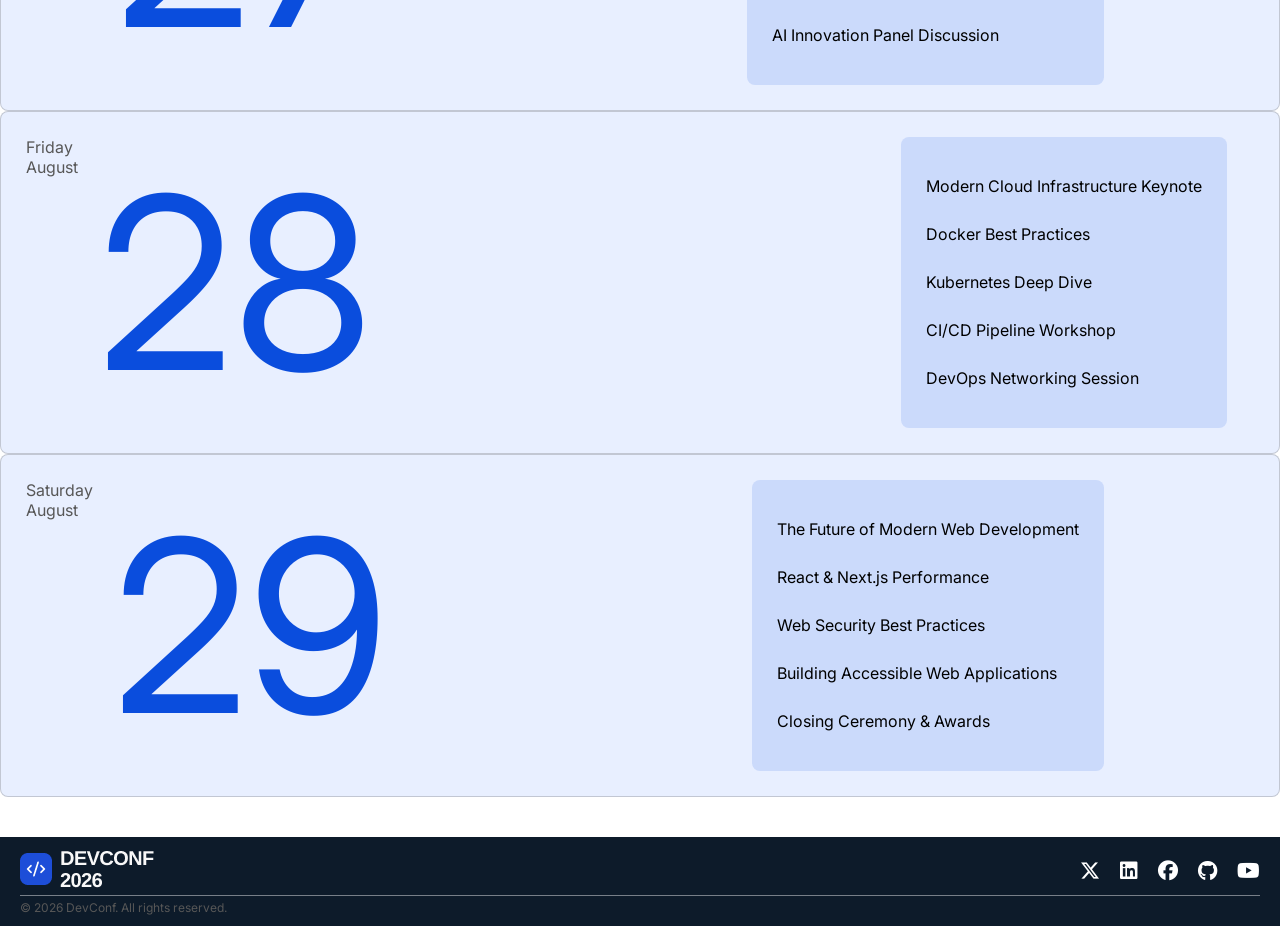
==== commit 49354dc4: "deleted extra file, added some effects and fixed some issues" ====
--- a/index.html
+++ b/index.html
@@ -50,17 +50,12 @@
                                 <div class="overlay"></div>
                                 <div class="text">
                                         <h1>Code. <em>Connect.</em> Create. </h1>
-                                        <div class="txtcontainer">
-                                                <ul>
-                                                        <li>Join 4,000+ engineers, founders, and builders at the premier
-                                                                developer</li>
-                                                        <li>conference of 2026. Three days of cutting-edge talks,
-                                                                hands-on
-                                                                workshops,
-                                                        </li>
-                                                        <li>and meaningful connections.</li>
-                                                </ul>
-
+                                        <div class="textpart">
+                                                <span>Join 4,000+ engineers, founders, and builders at the premier
+                                                        developer</span>
+                                                <span>conference of 2026. Three days of cutting-edge talks, hands-on
+                                                        workshops,</span>
+                                                <span>and meaningful connections.</span>
                                         </div>
                                 </div>
                                 <button class="commonbtn" id="btn2">Register Now</button>
--- a/style.css
+++ b/style.css
@@ -16,7 +16,7 @@
         display: flex;
         align-items: center;
         justify-content: space-between;
-        padding: 10px 80px;
+        padding: 30px 80px;
 }
 
 .logosec {
@@ -37,6 +37,12 @@
         align-items: center;
         justify-content: center;
         gap: 20px;
+}
+
+.text {
+        display: flex;
+        justify-content: center;
+        align-items: center;
 }
 
 header nav ul li a,
@@ -63,6 +69,10 @@
         cursor: pointer;
 }
 
+.commonbtn:active {
+        background-color: #57575771;
+}
+
 /*---------Hero Section------------*/
 
 #hero {
@@ -88,27 +98,33 @@
 }
 
 #hero .text {
+        padding-top: 150px;
+        display: flex;
+        justify-content: center;
+        align-items: center;
+        flex-direction: column;
+        gap: 20px;
+}
+
+#hero .text h1,
+#hero .text pre {
+        color: white;
         z-index: 3;
-        position: absolute;
-        top: 170px;
-        left: 280px;
-        color: white;
-        display: flex;
-        flex-direction: column;
-        justify-content: center;
-        align-items: center;
 }
 
 #hero .text h1 {
         font-size: 90px;
-        font-weight: bold;
-}
-
-#hero .text ul {
-        list-style: none;
-        display: flex;
-        flex-direction: column;
-        align-items: center;
+}
+
+#hero .text .textpart {
+        color: white;
+        z-index: 3;
+        display: flex;
+        flex-direction: column;
+        justify-content: center;
+        align-items: center;
+        font-size: 30px;
+        font-weight: 200;
 }
 
 #btn2 {
@@ -164,6 +180,13 @@
         font-size: 20px;
 }
 
+.card:hover {
+        border: 2px solid #286cffc3;
+        border-radius: 8px;
+        transform: scale(1.1);
+        transition: 0.5s;
+}
+
 /*-----Third Section------*/
 #sec3 {
         display: flex;
@@ -268,12 +291,33 @@
         font-size: 60px;
 }
 
+.plannercontainer {
+        margin-bottom: 40px;
+}
+
 .planner {
         display: flex;
         justify-content: space-between;
         border-bottom: 0.5px solid #575757;
         padding: 25px;
-        border: 1px solid black;
+        border: 1px solid #57575743;
+        border-radius: 8px;
+        background-color: #2067ff1a;
+}
+
+.planner:hover {
+        background-color: #ffffff75;
+}
+
+.planner .eventpart {
+        background-color: #0a4ddd21;
+        padding: 25px;
+        border-radius: 8px;
+}
+
+.eventpart ul li {
+        line-height: 3;
+        list-style: none;
 }
 
 .datepart {
@@ -292,12 +336,28 @@
         color: #0a4ddd;
 }
 
-#day2{
+#day2 {
         padding-right: 52px;
 }
-.eventpart ul li{
-        line-height: 3;
-        list-style: none;
+
+#day1 .eventpart,
+#day3 .eventpart {
+        margin-right: 150px;
+}
+
+.eventpart:hover,
+header nav ul li:hover,
+.pcard:hover,
+.commonbtn:hover,
+.pcardbtn:hover {
+        transform: scale(1.1);
+        transition: 0.3s;
+}
+
+
+.pcardbtn:active {
+        transform: scale(0.97);
+        background-color: #999;
 }
 
 /*Footer Section*/
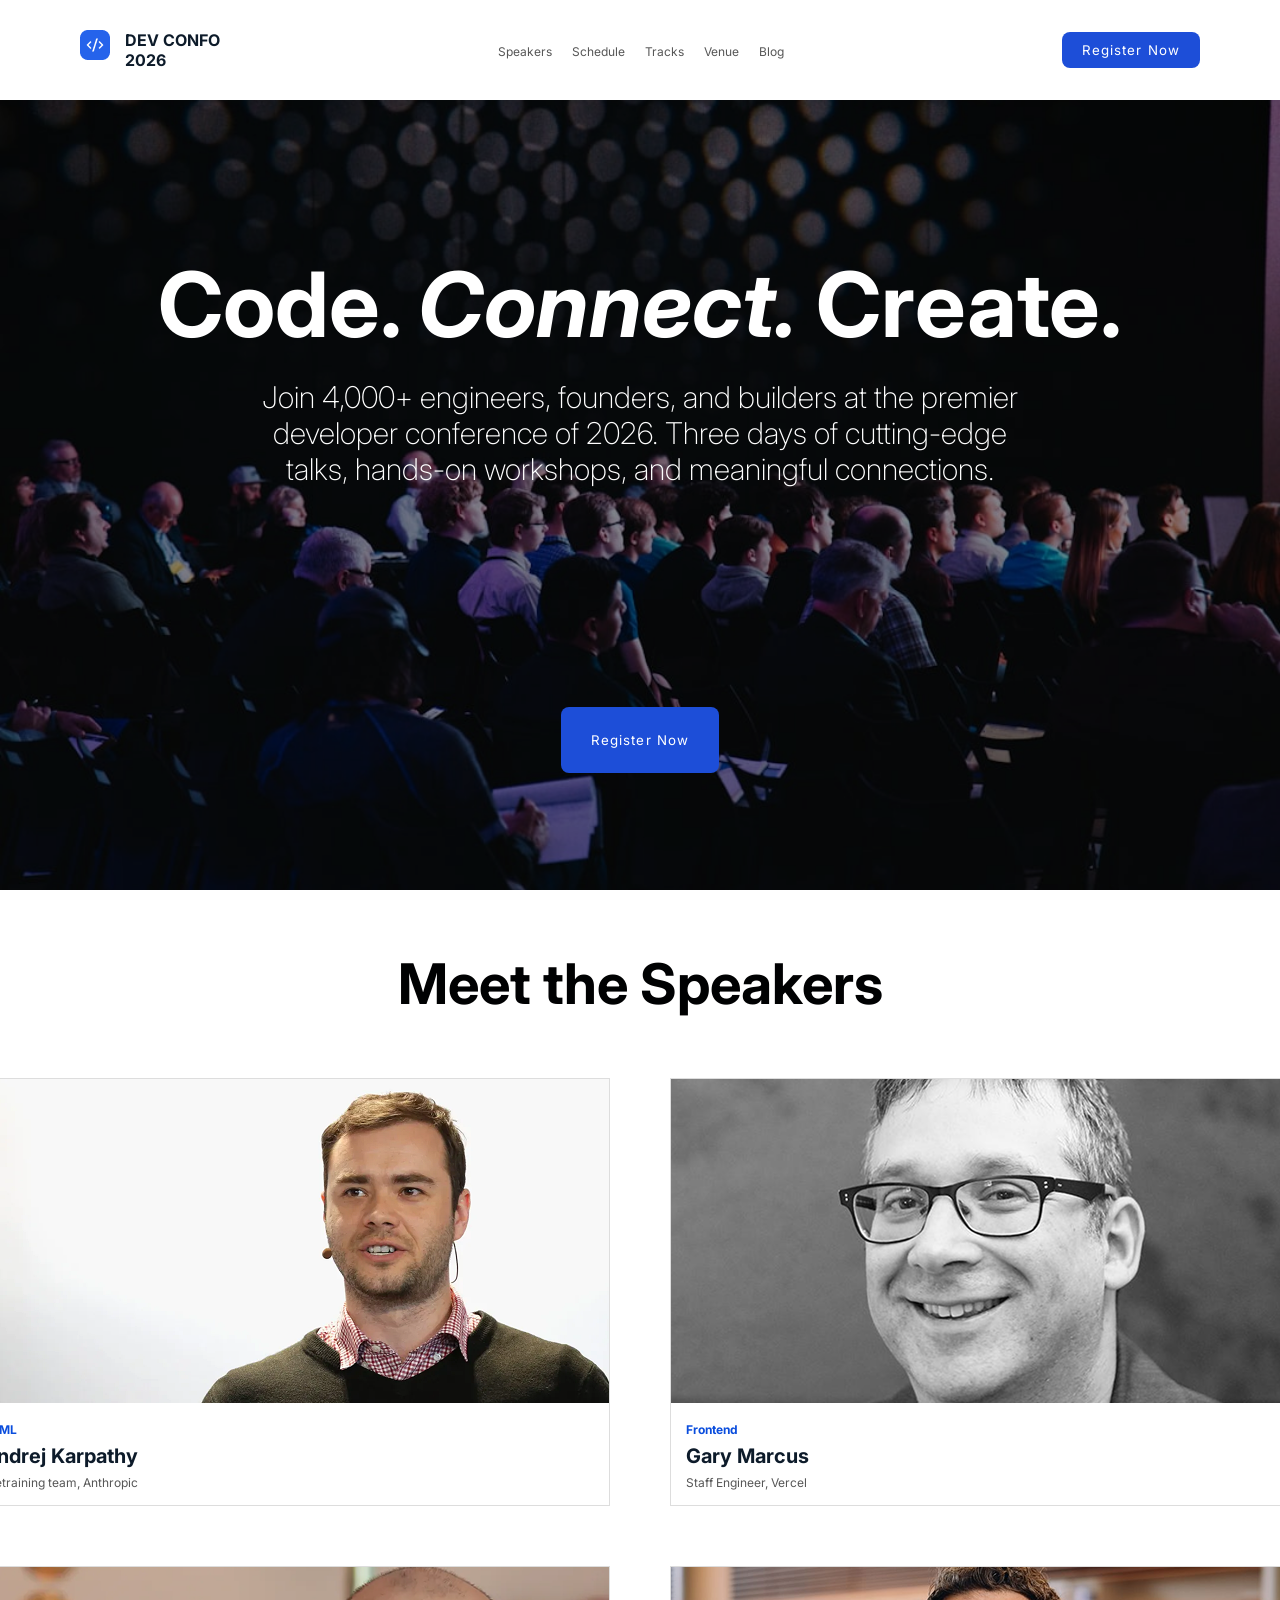
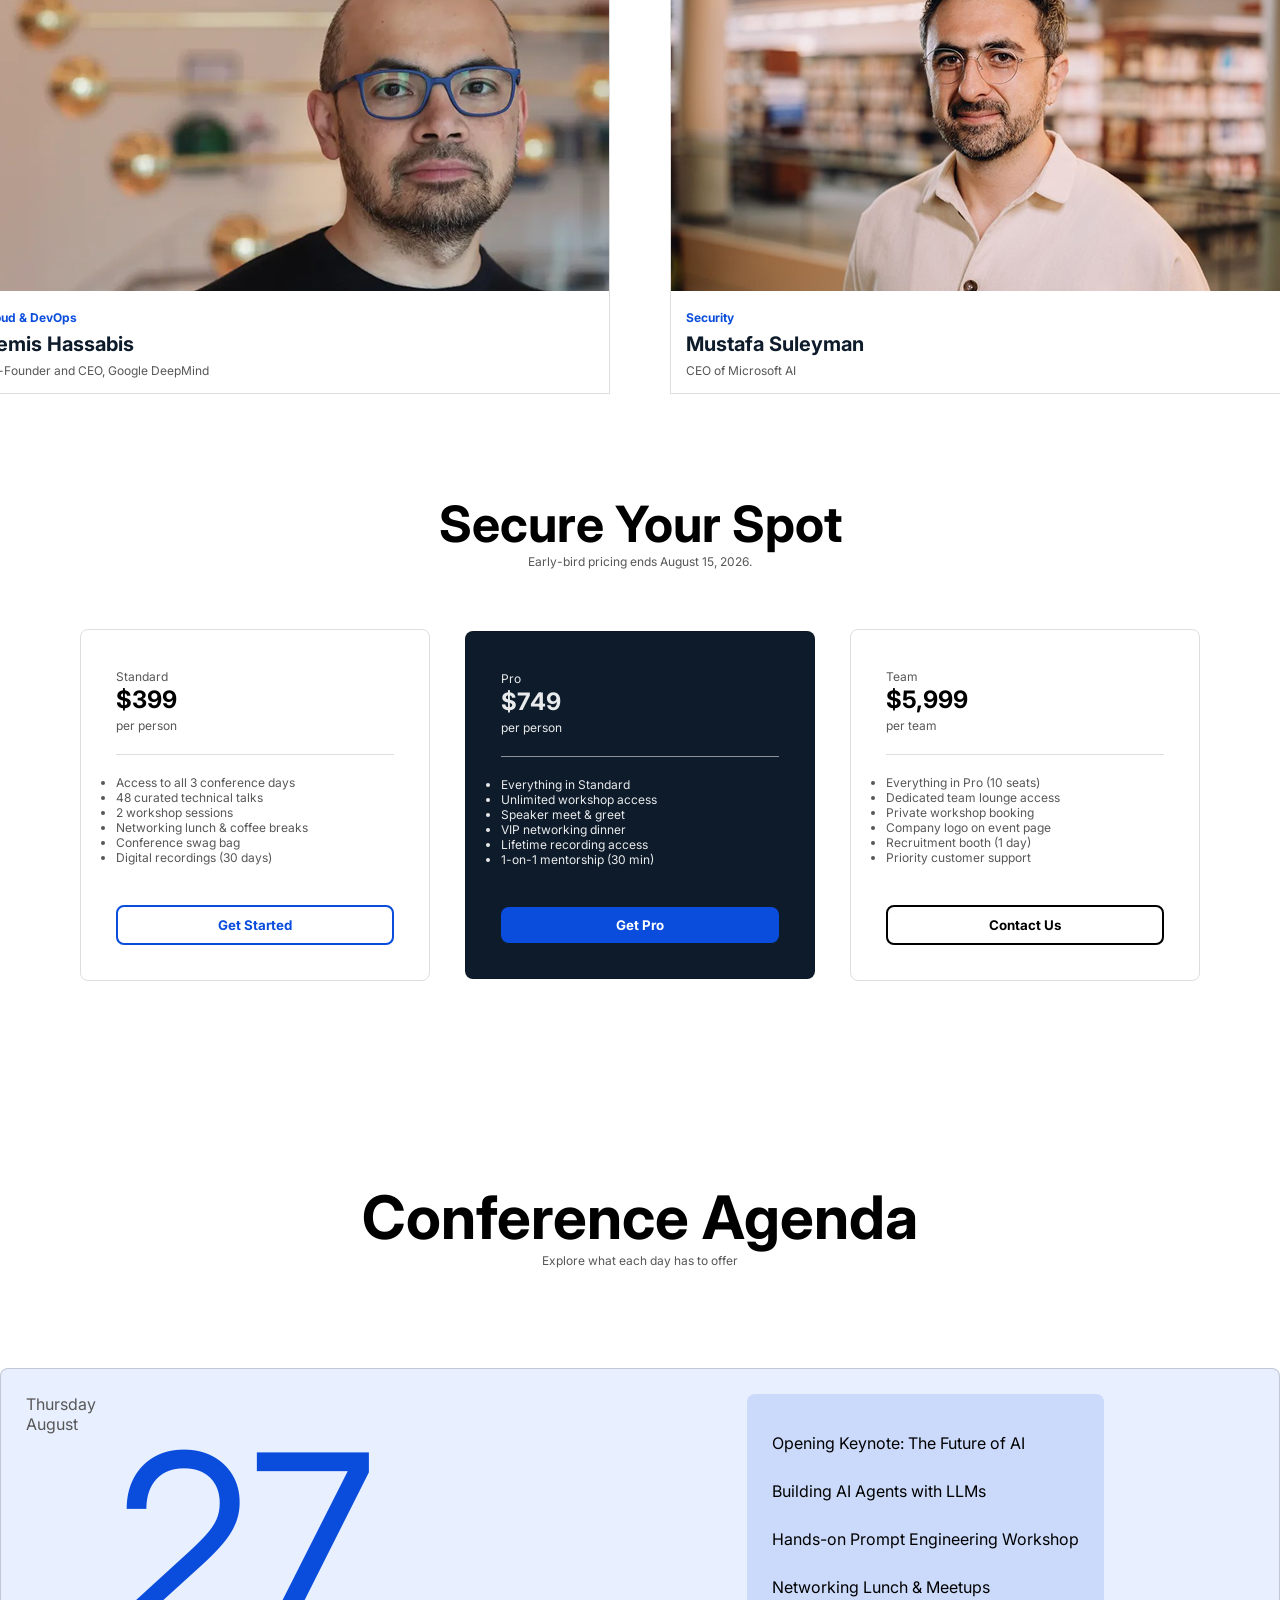
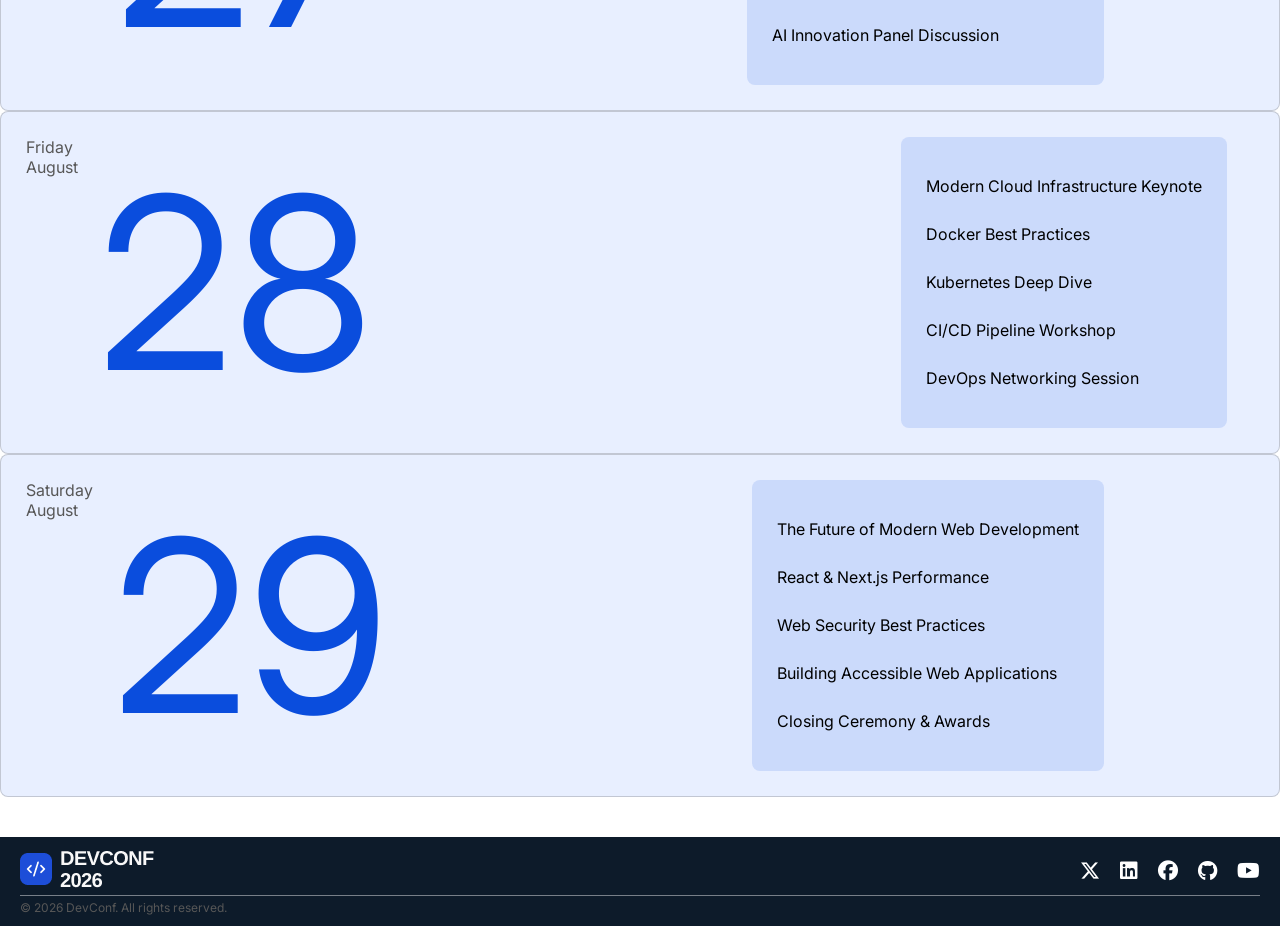
==== commit 44351fcd: "finalized version" ====
--- a/index.html
+++ b/index.html
@@ -23,7 +23,7 @@
 
                 <header>
                         <div class="logosec">
-                                <img src="./images/logo-mini.png" alt="">
+                                <img style="height: 40%;" src="./images/logo-mini.png" alt="">
                                 <div class="navlogo">
                                         <span>DEV CONFO</span>
                                         <span>2026</span>
@@ -48,17 +48,23 @@
                         <section id="hero">
                                 <div class="imgcontainer"><img src="./images/banner.jpg" alt=""></div>
                                 <div class="overlay"></div>
+
                                 <div class="text">
                                         <h1>Code. <em>Connect.</em> Create. </h1>
                                         <div class="textpart">
-                                                <span>Join 4,000+ engineers, founders, and builders at the premier
-                                                        developer</span>
-                                                <span>conference of 2026. Three days of cutting-edge talks, hands-on
-                                                        workshops,</span>
-                                                <span>and meaningful connections.</span>
-                                        </div>
-                                </div>
-                                <button class="commonbtn" id="btn2">Register Now</button>
+                                                <p>
+                                                        Join 4,000+ engineers, founders, and builders at the
+                                                        premier
+                                                        developer conference of 2026. Three days of cutting-edge
+                                                        talks,
+                                                        hands-on workshops, and meaningful connections.
+                                                </p>
+                                        </div>
+                                        <button class="commonbtn" id="btn2">Register Now</button>
+                                </div>
+
+
+
                         </section>
 
                         <!--Second Section-->
--- a/style.css
+++ b/style.css
@@ -58,6 +58,11 @@
         font-size: 12px;
 }
 
+#btn2 {
+        margin-top: 200px;
+        padding: 25px 30px;
+}
+
 .commonbtn {
         background-color: #1D4ED8;
         border: none;
@@ -125,15 +130,12 @@
         align-items: center;
         font-size: 30px;
         font-weight: 200;
-}
-
-#btn2 {
-        position: absolute;
-        bottom: 100px;
-        left: 650px;
-        padding: 25px 45px;
-        font-size: large;
-}
+        text-align: center;
+        width: 60%;
+}
+
+
+
 
 /*----------Second Section------------- */
 #sec2 {
@@ -183,7 +185,6 @@
 .card:hover {
         border: 2px solid #286cffc3;
         border-radius: 8px;
-        transform: scale(1.1);
         transition: 0.5s;
 }
 
